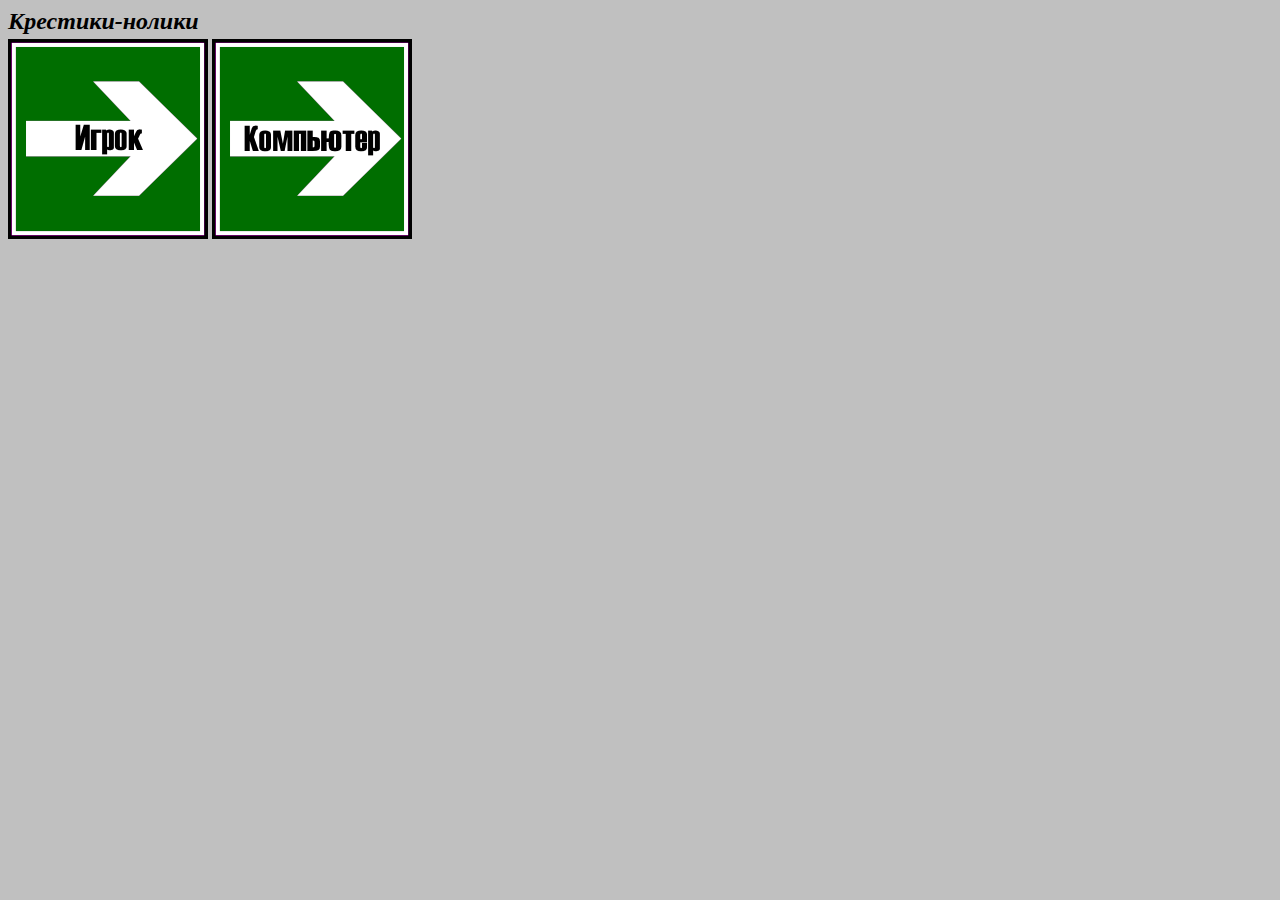
==== web/index.html @ 43f2cab1 "Initial commit" ====
<!DOCTYPE html>
<html>
    <head>
        <style>

        </style>
        <meta charset="utf-8">
        <title>Крестики-нолики</title>
        <link rel="stylesheet" href="views/Style.css">
    </head>

    <body bgcolor="Silver">
        <div class="sticky_big">Крестики-нолики</div>
        <a href="vsplay.html"><img id="arrow_player" src="views/arrow_player.png"></a>
        <a href="aiplay.html"><img id="arrow_ai" src="views/arrow_ai.png"></a>
    </body>
</html>
---- web/views/Style.css ----
@CHARSET "utf-8";

#arrow_player
{
    position: -webkit-sticky;
    position: sticky;
    top: 150px;
}

#arrow_ai
{
    position: -webkit-sticky;
    position: sticky;
    top: 150px;
}

div.sticky_big
{
    position: -webkit-sticky;
    position: sticky;
    font: bold oblique 150% serif;
}

div.sticky_small
{
    position: -webkit-sticky;
    position: sticky;
    font: bold oblique 100% serif;
}
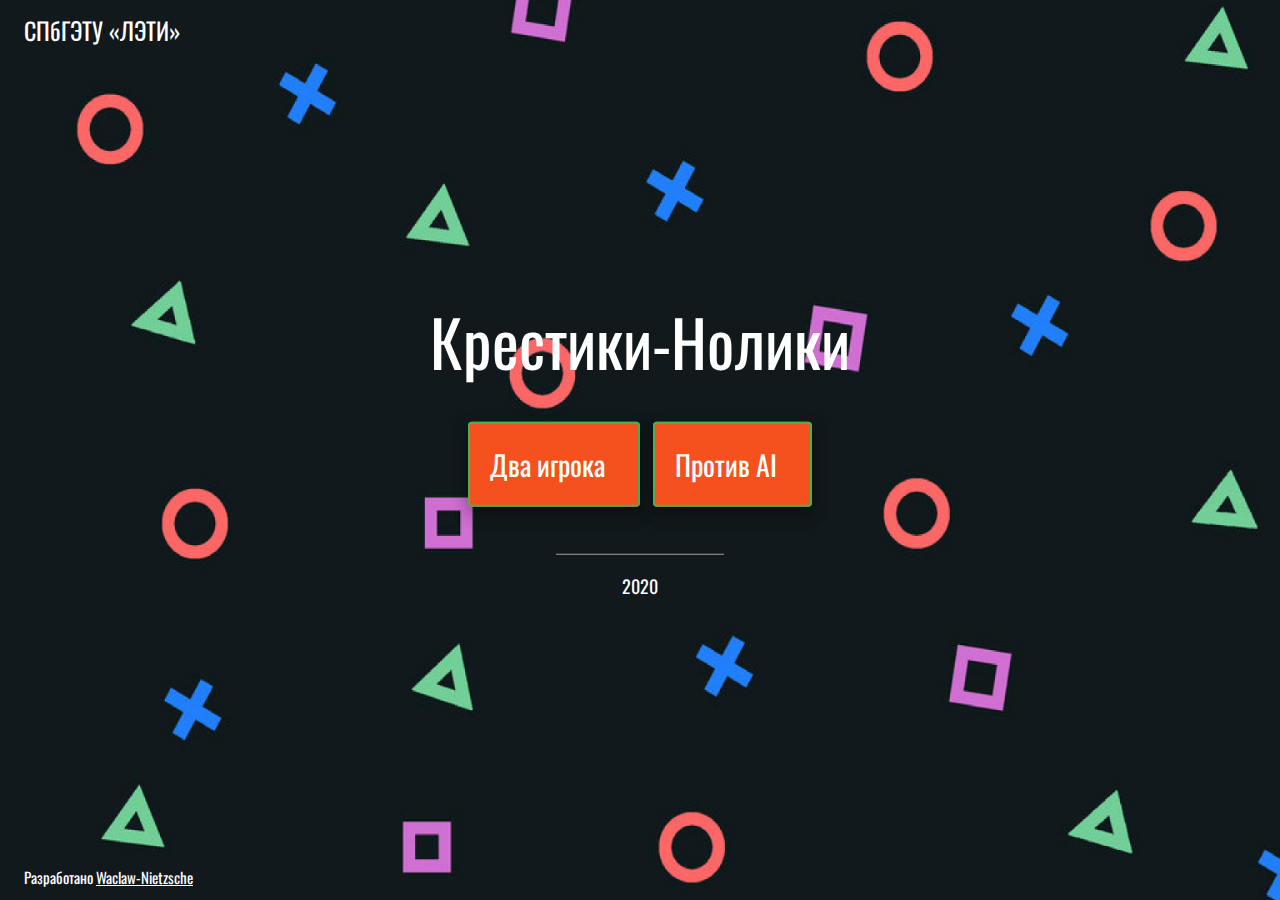
==== commit 462d4882: "Alpha" ====
--- a/web/index.html
+++ b/web/index.html
@@ -1,17 +1,80 @@
 <!DOCTYPE html>
 <html>
-    <head>
-        <style>
+    <title>Крестики-Нолики</title>
+    <meta charset="UTF-8">
+    <meta name="viewport" content="width=device-width, initial-scale=1">
+    <link rel="stylesheet" href="https://www.w3schools.com/w3css/4/w3.css">
+    <link rel="stylesheet" href="https://fonts.googleapis.com/css?family=Oswald">
+    <style>
+        body,h1 {font-family: "Oswald", sans-serif}
+        body, html {height: 100%}
+        .bgimg
+        {
+            background-image: url('views/background.png');
+            min-height: 100%;
+            background-position: center;
+            background-size: cover;
+        }
+        .button
+        {
+            border-radius: 4px;
+            background-color: #f4511e;
+            box-shadow: 0 8px 16px 0 rgba(0,0,0,0.2), 0 6px 20px 0 rgba(0,0,0,0.19);
+            border: 2px solid #4CAF50;
+            color: #FFFFFF;
+            text-align: center;
+            font-size: 28px;
+            padding: 20px;
+            width: 200px;
+            transition: all 0.5s;
+            cursor: pointer;
+            margin: 5px;
+        }
+        .button span
+        {
+            cursor: pointer;
+            display: inline-block;
+            position: center;
+            transition: 0.5s;
+        }
+        .button span:after
+        {
+            content: '\00bb';
+            position: center;
+            opacity: 0;
+            top: 0;
+            right: -20px;
+            transition: 0.5s;
+        }
+        .button:hover span
+        {
+            padding-right: 25px;
+        }
+        .button:hover span:after
+        {
+            opacity: 1;
+            right: 0;
+        }
+    </style>
 
-        </style>
-        <meta charset="utf-8">
-        <title>Крестики-нолики</title>
-        <link rel="stylesheet" href="views/Style.css">
-    </head>
-
-    <body bgcolor="Silver">
-        <div class="sticky_big">Крестики-нолики</div>
-        <a href="vsplay.html"><img id="arrow_player" src="views/arrow_player.png"></a>
-        <a href="aiplay.html"><img id="arrow_ai" src="views/arrow_ai.png"></a>
+    <body>
+        <div class="bgimg w3-display-container w3-animate-opacity w3-text-white">
+            <div class="w3-display-topleft w3-padding-large w3-xlarge">
+                СПбГЭТУ «ЛЭТИ»
+            </div>
+            <div align="center" class="w3-display-middle">
+                <h1 class="w3-jumbo w3-animate-top">Крестики-Нолики</h1>
+                <br></br>
+                <a href="vsplay.html" class="button"><span>Два игрока</span></a>
+                <a href="aiplay.html" class="button"><span>Против AI</span></a>
+                <br></br>
+                <br></br>
+                <hr class="w3-border-grey" style="margin: auto; width: 40%">
+                <p class="w3-large w3-center">2020</p>
+            </div>
+            <div class="w3-display-bottomleft w3-padding-large">
+                Разработано <a href="https://github.com/Waclaw-Nietzsche" target="_blank">Waclaw-Nietzsche</a>
+            </div>
+        </div>
     </body>
-</html>+</html>
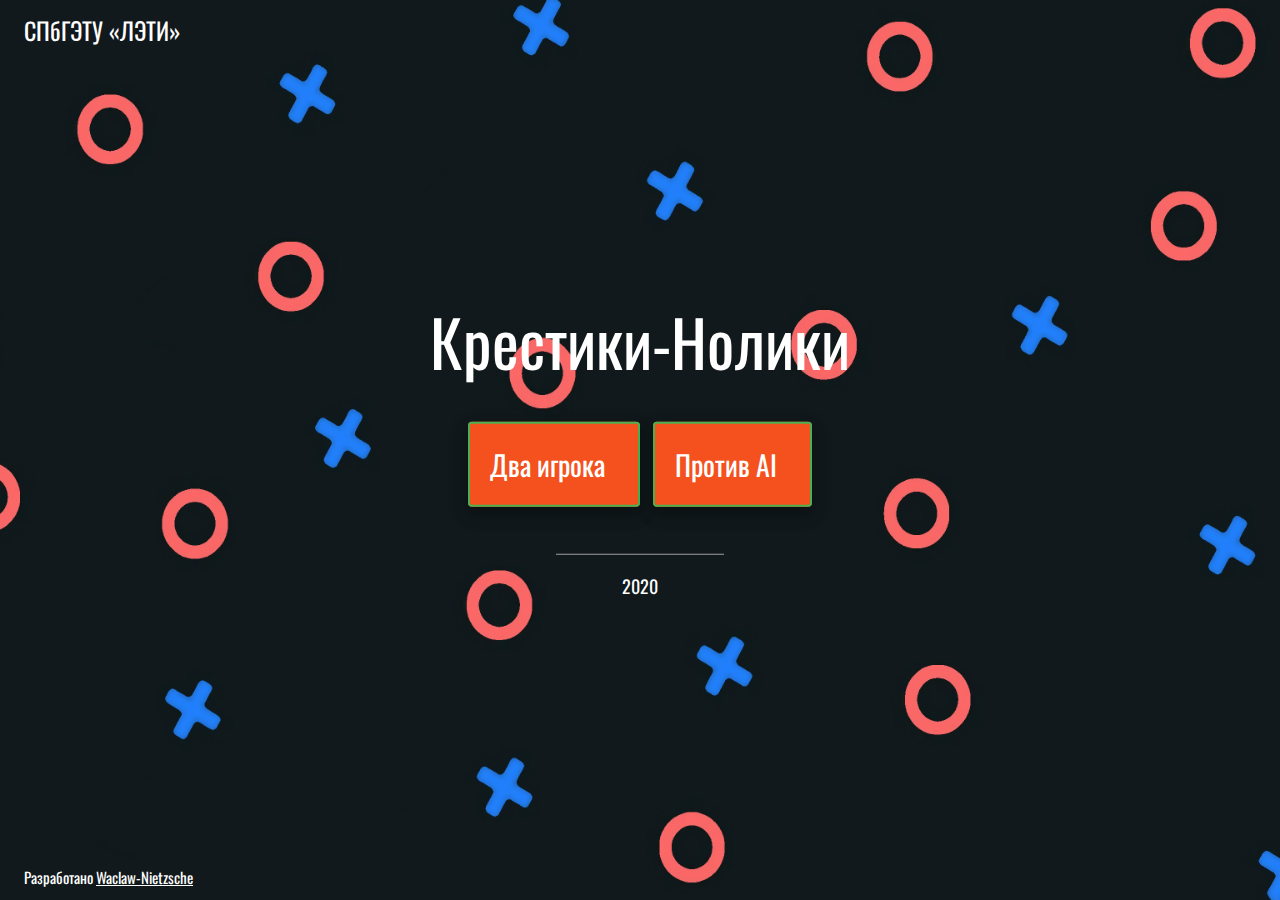
==== commit c0d4061f: "Beta" ====
--- a/web/index.html
+++ b/web/index.html
@@ -58,7 +58,7 @@
     </style>
 
     <body>
-        <div class="bgimg w3-display-container w3-animate-opacity w3-text-white">
+        <div class="bgimg w3-display-container w3-text-white">
             <div class="w3-display-topleft w3-padding-large w3-xlarge">
                 СПбГЭТУ «ЛЭТИ»
             </div>
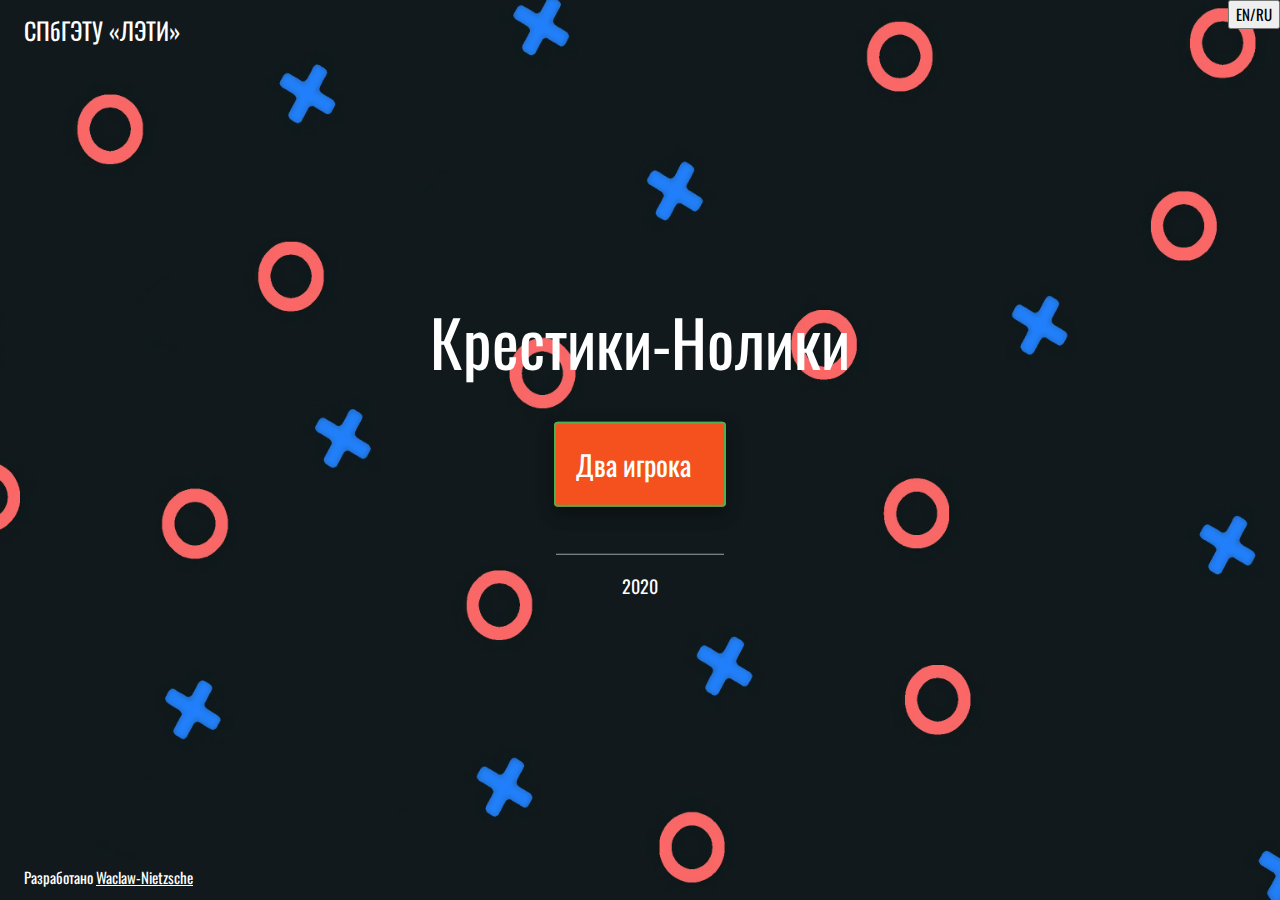
==== commit f1eee484: "Beta" ====
--- a/web/index.html
+++ b/web/index.html
@@ -1,6 +1,10 @@
 <!DOCTYPE html>
 <html>
-    <title>Крестики-Нолики</title>
+    <head>
+        <script src="https://ajax.googleapis.com/ajax/libs/jquery/3.4.1/jquery.min.js"></script>
+        <script src="javascript/LanguageControl.js"></script>
+    </head>
+    <title lang="ru">Крестики-Нолики</title>
     <meta charset="UTF-8">
     <meta name="viewport" content="width=device-width, initial-scale=1">
     <link rel="stylesheet" href="https://www.w3schools.com/w3css/4/w3.css">
@@ -56,24 +60,29 @@
             right: 0;
         }
     </style>
-
     <body>
         <div class="bgimg w3-display-container w3-text-white">
+            <button id="switch-lang" class="w3-display-topright">EN/RU</button>
             <div class="w3-display-topleft w3-padding-large w3-xlarge">
-                СПбГЭТУ «ЛЭТИ»
+                <span lang="ru">СПбГЭТУ «ЛЭТИ»</span>
+                <span lang="en">SPSETU «LETI»</span>
             </div>
             <div align="center" class="w3-display-middle">
-                <h1 class="w3-jumbo w3-animate-top">Крестики-Нолики</h1>
+                <h1 lang="ru" class="w3-jumbo w3-animate-top">Крестики-Нолики</h1>
+                <h1 lang="en" class="w3-jumbo w3-animate-top">Tic-Tac-Toe</h1>
                 <br></br>
-                <a href="vsplay.html" class="button"><span>Два игрока</span></a>
-                <a href="aiplay.html" class="button"><span>Против AI</span></a>
+                <a lang="ru" href="vsplay.html" class="button"><span>Два игрока</span></a>
+                <a lang="en" href="vsplay.html" class="button"><span>Two players</span></a>
                 <br></br>
                 <br></br>
                 <hr class="w3-border-grey" style="margin: auto; width: 40%">
                 <p class="w3-large w3-center">2020</p>
             </div>
-            <div class="w3-display-bottomleft w3-padding-large">
+            <div lang="ru" class="w3-display-bottomleft w3-padding-large">
                 Разработано <a href="https://github.com/Waclaw-Nietzsche" target="_blank">Waclaw-Nietzsche</a>
+            </div>
+            <div lang="en" class="w3-display-bottomleft w3-padding-large">
+                Developed by <a href="https://github.com/Waclaw-Nietzsche" target="_blank">Waclaw-Nietzsche</a>
             </div>
         </div>
     </body>
